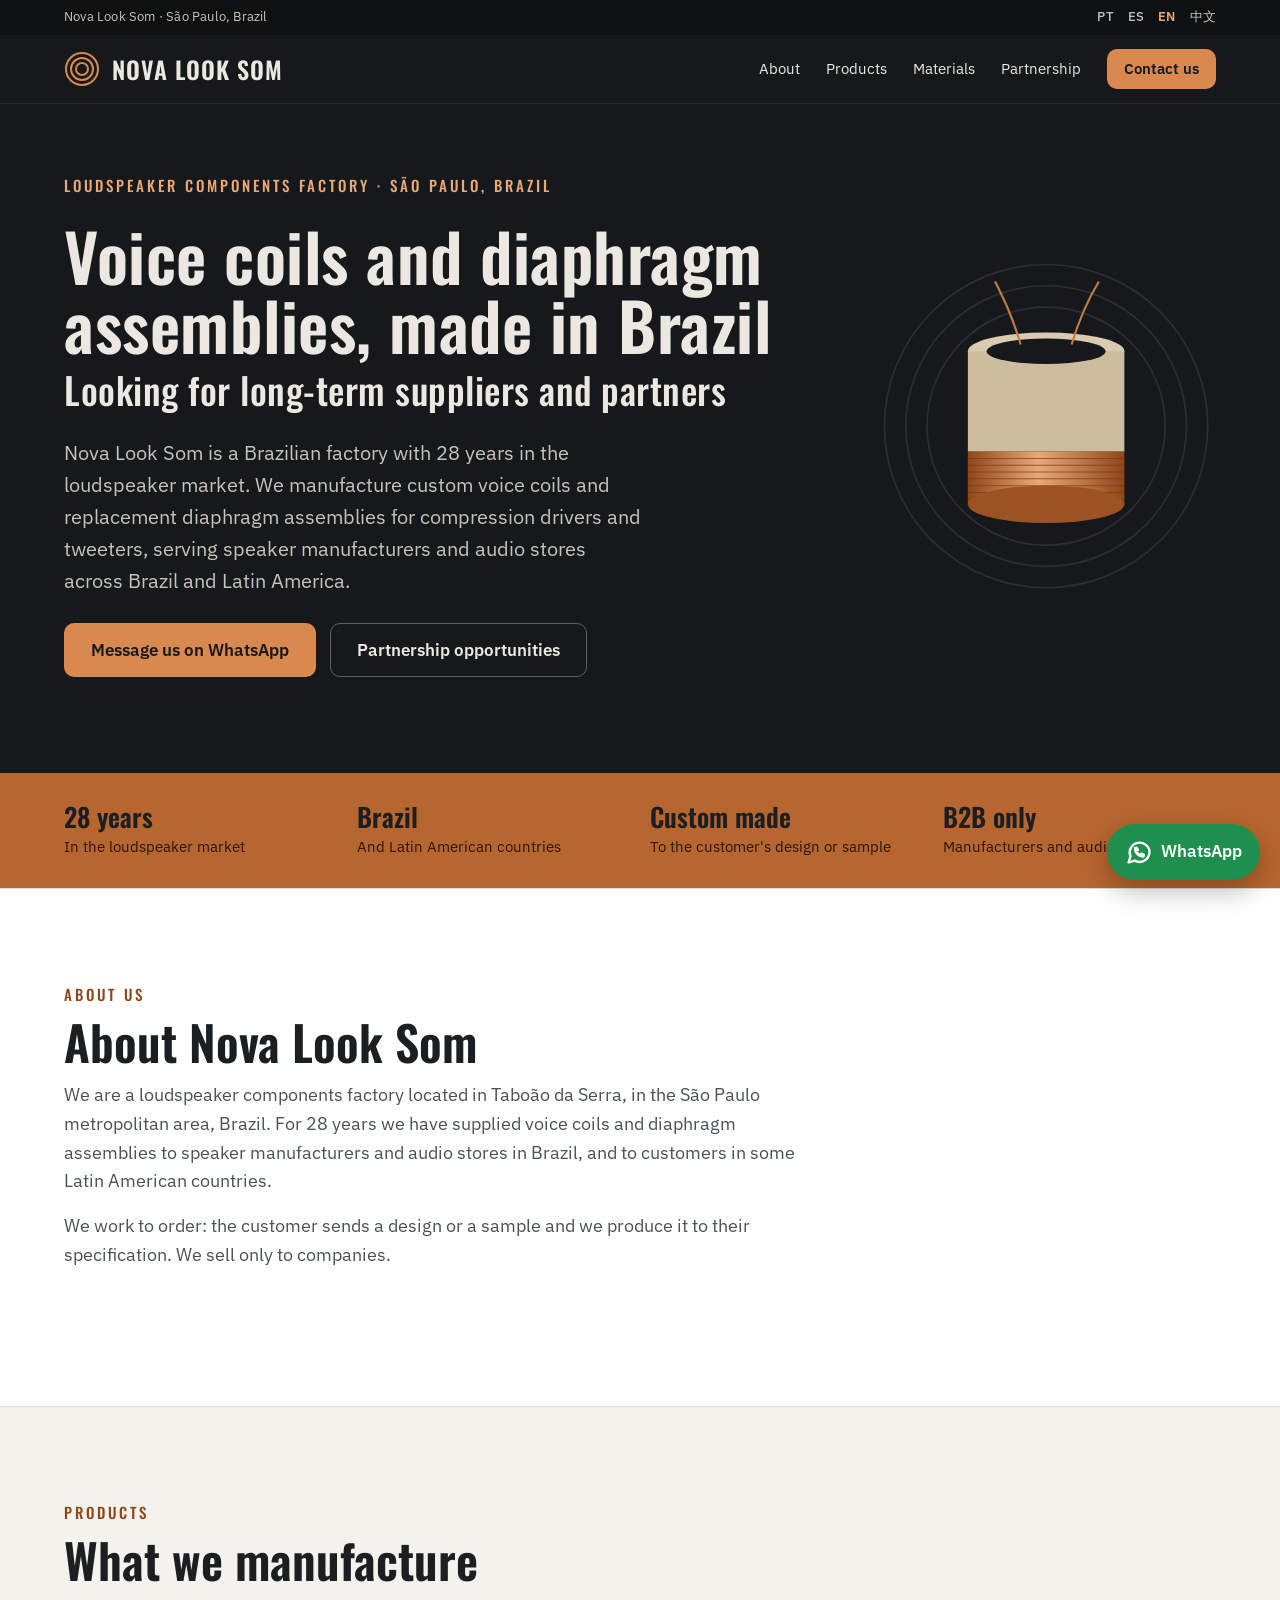
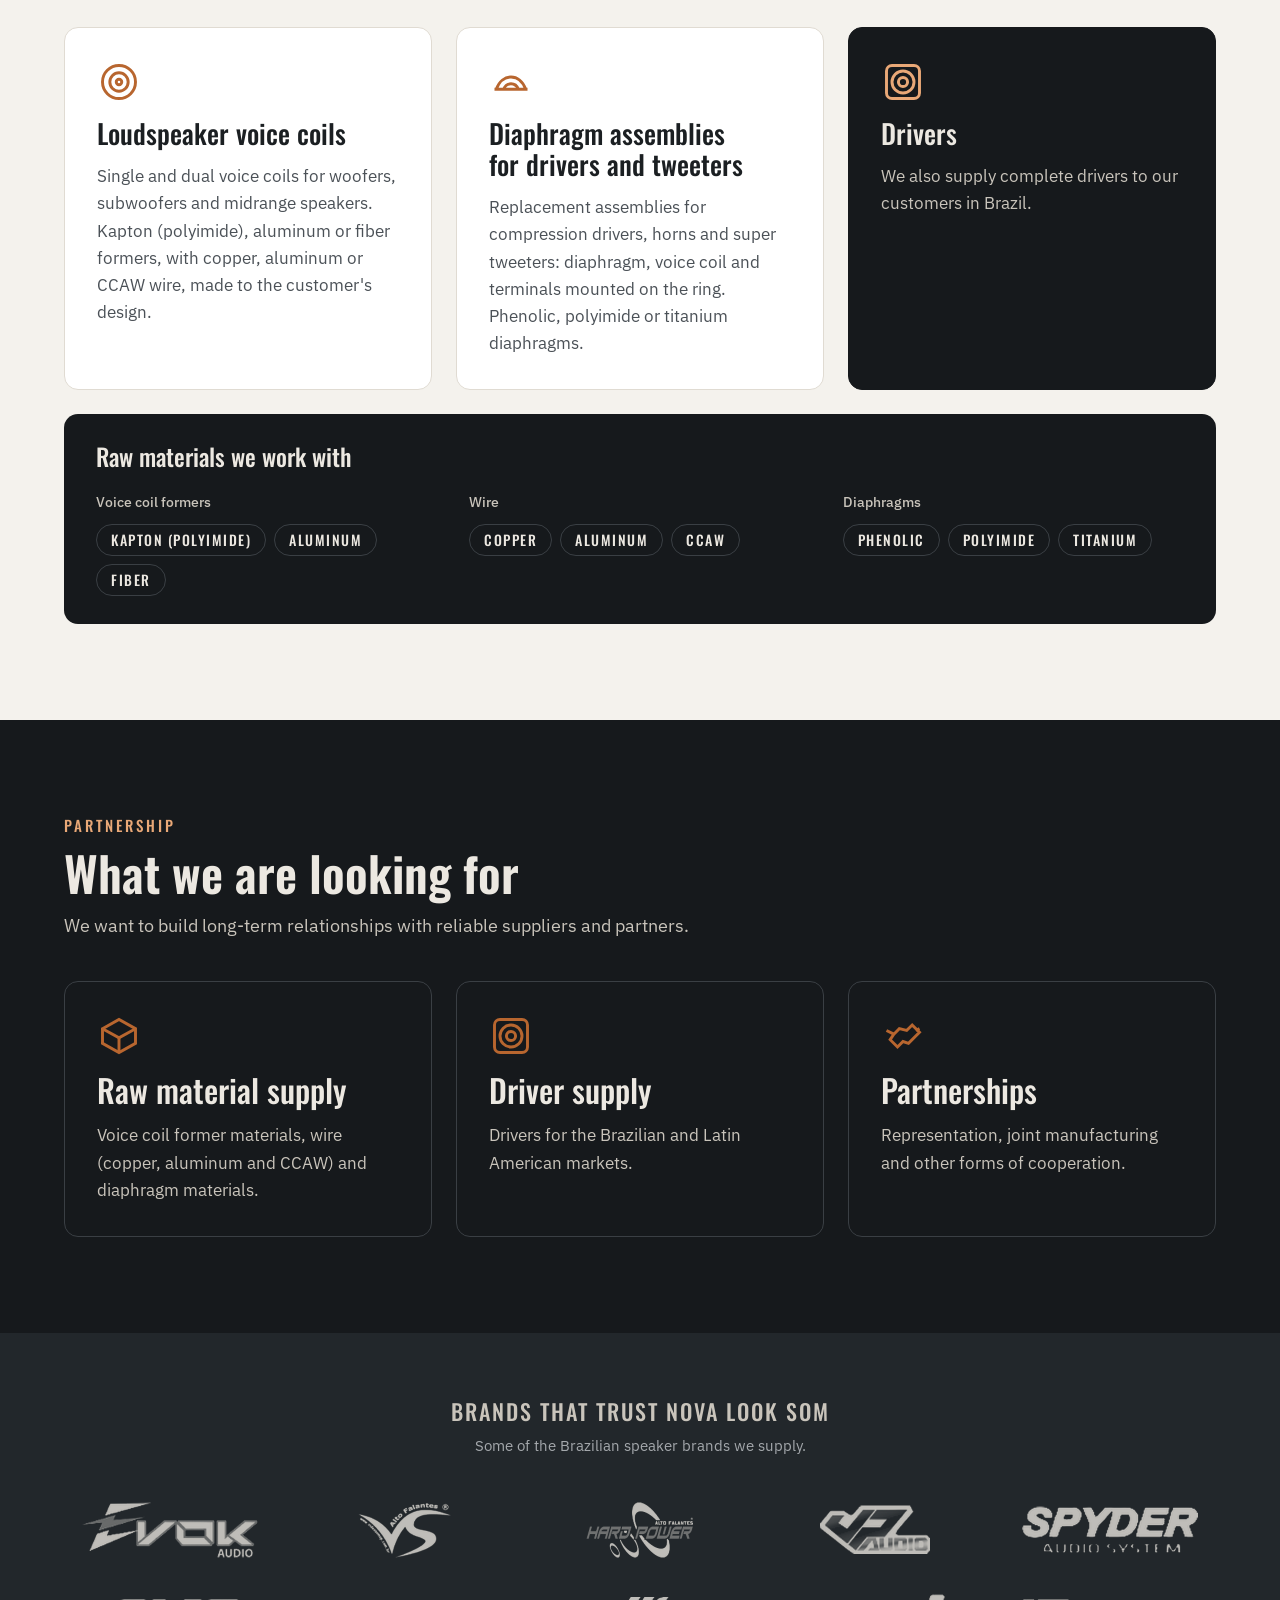
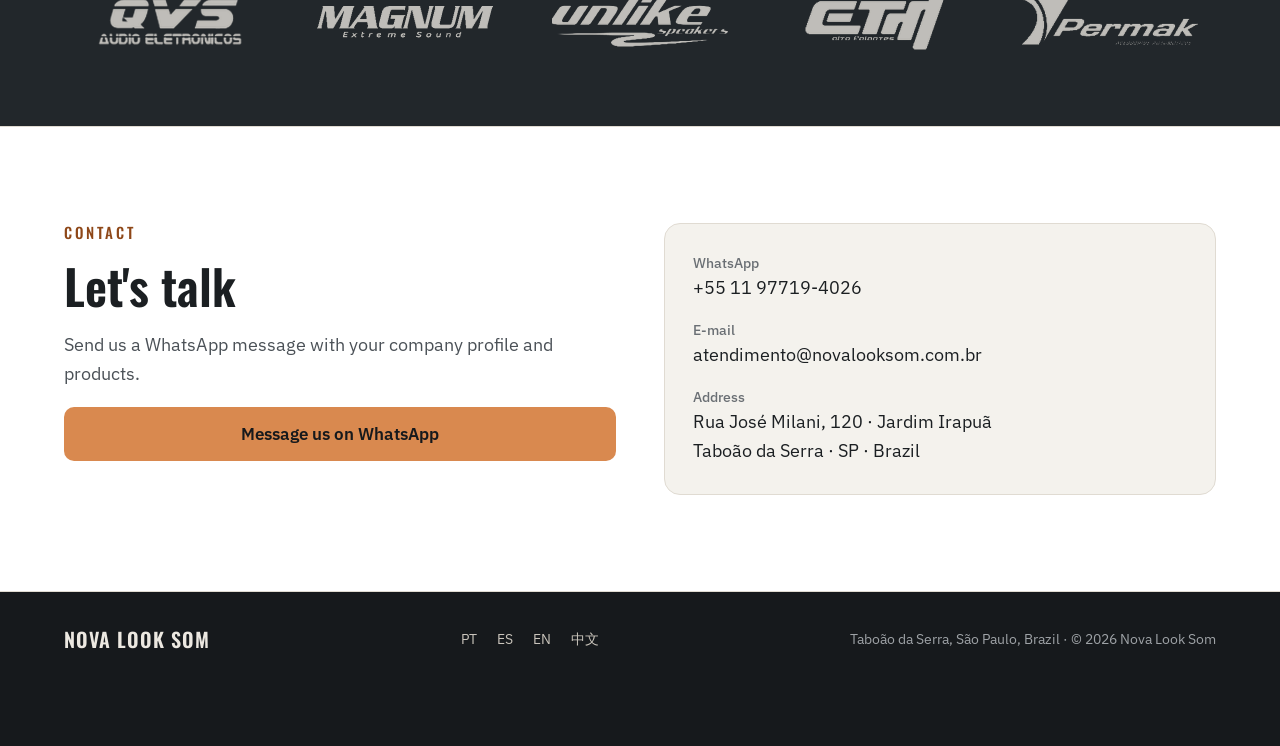
==== en/index.html @ d122bbc7 "Adiciona versões em espanhol, inglês e chinês - Espanhol (es/): principal, bobinas para parlantes e " ====
<!doctype html>
<html lang="en">
<head>
  <meta charset="utf-8">
  <meta name="viewport" content="width=device-width, initial-scale=1">
  <title>Nova Look Som | Loudspeaker Voice Coil Manufacturer in Brazil</title>
  <meta name="description" content="Brazilian factory with 28 years in the loudspeaker market: custom voice coils and diaphragm assemblies for drivers and tweeters. Open to suppliers and partners.">
  <link rel="canonical" href="https://www.novalooksom.com.br/en/">
  <meta name="theme-color" content="#16191C">

  <meta property="og:type" content="website">
  <meta property="og:locale" content="en_US">
  <meta property="og:title" content="Nova Look Som | Loudspeaker Voice Coil Manufacturer in Brazil">
  <meta property="og:description" content="Brazilian factory with 28 years in the loudspeaker market: custom voice coils and diaphragm assemblies for drivers and tweeters. Open to suppliers and partners.">
  <meta property="og:url" content="https://www.novalooksom.com.br/en/">

  <link rel="icon" href="../favicon.ico" sizes="48x48">
  <link rel="icon" href="../assets/img/favicon.svg" type="image/svg+xml">
  <link rel="icon" href="../assets/img/favicon-96.png" sizes="96x96" type="image/png">
  <link rel="icon" href="../assets/img/favicon-192.png" sizes="192x192" type="image/png">
  <link rel="apple-touch-icon" href="../assets/img/apple-touch-icon.png">
  <link rel="preconnect" href="https://fonts.googleapis.com">
  <link rel="preconnect" href="https://fonts.gstatic.com" crossorigin>
  <link rel="stylesheet" href="https://fonts.googleapis.com/css2?family=IBM+Plex+Sans:wght@400;500;600&family=Oswald:wght@500;600&display=swap">
  <link rel="stylesheet" href="../assets/css/style.css">

  <script type="application/ld+json">
  {
    "@context": "https://schema.org",
    "@type": "Organization",
    "name": "Nova Look Som",
    "url": "https://www.novalooksom.com.br/",
    "logo": "https://www.novalooksom.com.br/assets/img/favicon-512.png",
    "email": "atendimento@novalooksom.com.br",
    "telephone": "+55-11-97719-4026",
    "address": {
      "@type": "PostalAddress",
      "streetAddress": "Rua José Milani, 120 - Jardim Irapuã",
      "addressLocality": "Taboão da Serra",
      "addressRegion": "SP",
      "addressCountry": "BR"
    }
  }
  </script>
</head>
<body>

<a class="skip" href="#content">Skip to content</a>

<div class="b2b-bar b2b-bar--intl"><span>Nova Look Som · São Paulo, Brazil</span><nav class="langs" aria-label="Language"><a href="../index.html" lang="pt-BR" hreflang="pt-BR">PT</a> <a href="../es/index.html" lang="es" hreflang="es">ES</a> <a href="../en/index.html" lang="en" aria-current="true">EN</a> <a href="../zh/index.html" lang="zh-CN" hreflang="zh-CN">中文</a></nav></div>

<header class="topbar">
  <div class="wrap topbar__in">
    <a href="#top" class="brand" aria-label="Nova Look Som">
      <svg width="36" height="36" viewBox="0 0 36 36" aria-hidden="true"><g fill="none" stroke="currentColor" stroke-width="2"><circle cx="18" cy="18" r="16"/><circle cx="18" cy="18" r="11"/><circle cx="18" cy="18" r="6"/></g></svg>
      <span>NOVA LOOK SOM</span>
    </a>
    <button class="menu-btn" aria-expanded="false" aria-controls="menu" aria-label="Menu">
      <svg width="26" height="26" viewBox="0 0 24 24" fill="none" stroke="currentColor" stroke-width="2" stroke-linecap="round" aria-hidden="true"><path d="M4 7h16M4 12h16M4 17h16"/></svg>
    </button>
    <nav id="menu" class="menu" aria-label="Sections">
      <a href="#about">About</a>
      <a href="#products">Products</a>
      <a href="#materials">Materials</a>
      <a href="#partnership">Partnership</a>
      <a href="#contact" class="btn btn--copper btn--sm">Contact us</a>
    </nav>
  </div>
</header>

<main id="content">

<section id="top" class="hero">
  <div class="wrap hero__in">
    <div class="hero__text">
      <p class="eyebrow eyebrow--light">Loudspeaker components factory · São Paulo, Brazil</p>
      <h1>Voice coils and diaphragm assemblies, made in Brazil <span class="h1__sub">Looking for long-term suppliers and partners</span></h1>
      <p class="lead">Nova Look Som is a Brazilian factory with 28 years in the loudspeaker market. We manufacture custom voice coils and replacement diaphragm assemblies for compression drivers and tweeters, serving speaker manufacturers and audio stores across Brazil and Latin America.</p>
      <div class="actions">
        <a class="btn btn--copper btn--lg" href="https://wa.me/5511977194026?text=Hello%21%20I%20found%20Nova%20Look%20Som%20through%20the%20English%20page%20of%20your%20website." target="_blank" rel="noopener">Message us on WhatsApp</a>
        <a class="btn btn--outline btn--lg" href="#partnership">Partnership opportunities</a>
      </div>
    </div>
    <div class="hero__art" aria-hidden="true">
      <svg viewBox="0 0 400 400" class="coil-art">
        <defs>
          <linearGradient id="cu" x1="0" x2="1">
            <stop offset="0" stop-color="#8E4718"/><stop offset="0.45" stop-color="#E9A877"/><stop offset="1" stop-color="#8E4718"/>
          </linearGradient>
        </defs>
        <g fill="none" stroke="#2A2F34" stroke-width="2">
          <circle cx="200" cy="200" r="190"/><circle cx="200" cy="200" r="165"/><circle cx="200" cy="200" r="140"/>
        </g>
        <ellipse cx="200" cy="112" rx="92" ry="22" fill="#D9CBB0"/>
        <rect x="108" y="112" width="184" height="118" fill="#CDBD9F"/>
        <rect x="108" y="230" width="184" height="62" fill="url(#cu)"/>
        <g stroke="#7A3A12" stroke-width="1.2" opacity="0.7">
          <path d="M108 238h184M108 246h184M108 254h184M108 262h184M108 270h184M108 278h184M108 286h184"/>
        </g>
        <ellipse cx="200" cy="292" rx="92" ry="22" fill="#9C5222"/>
        <ellipse cx="200" cy="112" rx="70" ry="15" fill="#16191C"/>
        <path d="M170 104 C 160 70, 150 50, 140 30" stroke="#C47A45" stroke-width="2.5" fill="none"/>
        <path d="M230 104 C 240 70, 250 50, 262 30" stroke="#C47A45" stroke-width="2.5" fill="none"/>
      </svg>
    </div>
  </div>
</section>

<section class="facts" aria-label="Highlights">
  <div class="wrap facts__in">
    <div><strong>28 years</strong><span>In the loudspeaker market</span></div>
    <div><strong>Brazil</strong><span>And Latin American countries</span></div>
    <div><strong>Custom made</strong><span>To the customer's design or sample</span></div>
    <div><strong>B2B only</strong><span>Manufacturers and audio stores</span></div>
  </div>
</section>

<section id="about" class="section section--white">
  <div class="wrap">
    <header class="section__head">
      <p class="eyebrow">About us</p>
      <h2>About Nova Look Som</h2>
      <p class="section__lead">We are a loudspeaker components factory located in Taboão da Serra, in the São Paulo metropolitan area, Brazil. For 28 years we have supplied voice coils and diaphragm assemblies to speaker manufacturers and audio stores in Brazil, and to customers in some Latin American countries.</p>
      <p class="section__lead">We work to order: the customer sends a design or a sample and we produce it to their specification. We sell only to companies.</p>
    </header>
  </div>
</section>

<section id="products" class="section">
  <div class="wrap">
    <header class="section__head">
      <p class="eyebrow">Products</p>
      <h2>What we manufacture</h2>
    </header>
    <div class="cards cards--3">
      <article class="card">
        <svg class="card__icon" viewBox="0 0 24 24" aria-hidden="true"><circle cx="12" cy="12" r="9"/><circle cx="12" cy="12" r="5"/><circle cx="12" cy="12" r="1.5"/></svg>
        <h3>Loudspeaker voice coils</h3>
        <p>Single and dual voice coils for woofers, subwoofers and midrange speakers. Kapton (polyimide), aluminum or fiber formers, with copper, aluminum or CCAW wire, made to the customer's design.</p>
      </article>
      <article class="card">
        <svg class="card__icon" viewBox="0 0 24 24" aria-hidden="true"><path d="M4 16c3-9 13-9 16 0"/><path d="M8 16c1.5-4 6.5-4 8 0"/><path d="M3 16h18"/></svg>
        <h3>Diaphragm assemblies for drivers and tweeters</h3>
        <p>Replacement assemblies for compression drivers, horns and super tweeters: diaphragm, voice coil and terminals mounted on the ring. Phenolic, polyimide or titanium diaphragms.</p>
      </article>
      <article class="card card--dark">
        <svg class="card__icon" viewBox="0 0 24 24" aria-hidden="true"><rect x="3" y="3" width="18" height="18" rx="3"/><circle cx="12" cy="12" r="6"/><circle cx="12" cy="12" r="2.5"/></svg>
        <h3>Drivers</h3>
        <p>We also supply complete drivers to our customers in Brazil.</p>
      </article>
    </div>
    <div class="materials" id="materials">
      <h3 class="materials__title">Raw materials we work with</h3>
      <div class="materials__grid">
        <div>
          <b>Voice coil formers</b>
          <ul class="chips"><li>Kapton (polyimide)</li><li>Aluminum</li><li>Fiber</li></ul>
        </div>
        <div>
          <b>Wire</b>
          <ul class="chips"><li>Copper</li><li>Aluminum</li><li>CCAW</li></ul>
        </div>
        <div>
          <b>Diaphragms</b>
          <ul class="chips"><li>Phenolic</li><li>Polyimide</li><li>Titanium</li></ul>
        </div>
      </div>
    </div>
  </div>
</section>

<section id="partnership" class="section section--dark">
  <div class="wrap">
    <header class="section__head">
      <p class="eyebrow eyebrow--light">Partnership</p>
      <h2>What we are looking for</h2>
      <p class="section__lead section__lead--light">We want to build long-term relationships with reliable suppliers and partners.</p>
    </header>
    <div class="cards cards--3">
      <div class="card card--line">
        <svg class="card__icon" viewBox="0 0 24 24" aria-hidden="true"><path d="M3 8l9-5 9 5v8l-9 5-9-5z"/><path d="M3 8l9 5 9-5"/><path d="M12 13v8"/></svg>
        <h3>Raw material supply</h3>
        <p>Voice coil former materials, wire (copper, aluminum and CCAW) and diaphragm materials.</p>
      </div>
      <div class="card card--line">
        <svg class="card__icon" viewBox="0 0 24 24" aria-hidden="true"><rect x="3" y="3" width="18" height="18" rx="3"/><circle cx="12" cy="12" r="6"/><circle cx="12" cy="12" r="2.5"/></svg>
        <h3>Driver supply</h3>
        <p>Drivers for the Brazilian and Latin American markets.</p>
      </div>
      <div class="card card--line">
        <svg class="card__icon" viewBox="0 0 24 24" aria-hidden="true"><path d="M7 11l3-3 4 1 3-3 4 4-6 6-3-1-3 3-4-4z"/><path d="M3 9l4 2"/><path d="M21 8l-2 1"/></svg>
        <h3>Partnerships</h3>
        <p>Representation, joint manufacturing and other forms of cooperation.</p>
      </div>
    </div>
  </div>
</section>

<section class="clients" aria-labelledby="clients-title">
  <div class="wrap">
    <h2 id="clients-title" class="clients__title">Brands that trust Nova Look Som</h2>
    <p class="clients__lead">Some of the Brazilian speaker brands we supply.</p>
    <ul class="clients__grid">
      <li><img src="../assets/img/clientes/evok-audio.png" alt="Evok Audio" width="200" height="80" loading="lazy"></li>
      <li><img src="../assets/img/clientes/vs-alto-falantes.png" alt="VS Alto Falantes" width="200" height="80" loading="lazy"></li>
      <li><img src="../assets/img/clientes/hard-power.png" alt="Hard Power Alto Falantes" width="200" height="80" loading="lazy"></li>
      <li><img src="../assets/img/clientes/jp-audio.png" alt="JP Audio" width="200" height="80" loading="lazy"></li>
      <li><img src="../assets/img/clientes/spyder-audio-system.png" alt="Spyder Audio System" width="200" height="80" loading="lazy"></li>
      <li><img src="../assets/img/clientes/qvs-audio.png" alt="QVS Áudio Eletrônicos" width="200" height="80" loading="lazy"></li>
      <li><img src="../assets/img/clientes/magnum-extreme-sound.png" alt="Magnum Extreme Sound" width="200" height="80" loading="lazy"></li>
      <li><img src="../assets/img/clientes/unlike-speakers.png" alt="Unlike Speakers" width="200" height="80" loading="lazy"></li>
      <li><img src="../assets/img/clientes/etm-alto-falantes.png" alt="ETM Alto Falantes" width="200" height="80" loading="lazy"></li>
      <li><img src="../assets/img/clientes/permak.png" alt="Permak Acessórios Automotivos" width="200" height="80" loading="lazy"></li>
    </ul>
  </div>
</section>

<section id="contact" class="section section--white">
  <div class="wrap split split--top">
    <div class="split__text">
      <p class="eyebrow">Contact</p>
      <h2>Let's talk</h2>
      <p class="section__lead">Send us a WhatsApp message with your company profile and products.</p>
      <a class="btn btn--copper btn--lg" href="https://wa.me/5511977194026?text=Hello%21%20I%20found%20Nova%20Look%20Som%20through%20the%20English%20page%20of%20your%20website." target="_blank" rel="noopener">Message us on WhatsApp</a>
    </div>
    <ul class="contact contact--box">
      <li><b>WhatsApp</b><a href="https://wa.me/5511977194026?text=Hello%21%20I%20found%20Nova%20Look%20Som%20through%20the%20English%20page%20of%20your%20website." target="_blank" rel="noopener">+55 11 97719-4026</a></li>
      <li><b>E-mail</b><a href="mailto:atendimento@novalooksom.com.br?subject=Partnership%20-%20Nova%20Look%20Som">atendimento@novalooksom.com.br</a></li>
      <li><b>Address</b><a href="https://www.google.com/maps/search/?api=1&amp;query=Rua+Jos%C3%A9+Milani%2C+120+-+Jardim+Irapu%C3%A3%2C+Tabo%C3%A3o+da+Serra+-+SP" target="_blank" rel="noopener">Rua José Milani, 120 · Jardim Irapuã<br>Taboão da Serra · SP · Brazil</a></li>
    </ul>
  </div>
</section>

</main>

<footer class="footer">
  <div class="wrap footer__in">
    <span class="footer__brand">NOVA LOOK SOM</span>
    <nav class="footer__nav" aria-label="Language"><a href="../index.html" lang="pt-BR" hreflang="pt-BR">PT</a> <a href="../es/index.html" lang="es" hreflang="es">ES</a> <a href="../en/index.html" lang="en" aria-current="true">EN</a> <a href="../zh/index.html" lang="zh-CN" hreflang="zh-CN">中文</a></nav>
    <span>Taboão da Serra, São Paulo, Brazil · © <span id="ano">2026</span> Nova Look Som</span>
  </div>
</footer>

<a class="wa-float" href="https://wa.me/5511977194026?text=Hello%21%20I%20found%20Nova%20Look%20Som%20through%20the%20English%20page%20of%20your%20website." target="_blank" rel="noopener" aria-label="WhatsApp">
  <svg width="28" height="28" viewBox="0 0 24 24" fill="none" stroke="currentColor" stroke-width="2" stroke-linecap="round" stroke-linejoin="round" aria-hidden="true"><path d="M21 12a8.5 8.5 0 0 1-12.6 7.4L3 21l1.7-5.2A8.5 8.5 0 1 1 21 12z"/><path d="M9 10.5c.5 2 2 3.5 4 4l1.2-1.1 2 1-.4 1.6c-3.7.2-7.5-3.5-7.3-7.3l1.6-.4 1 2z"/></svg>
  <span>WhatsApp</span>
</a>

<script src="../assets/js/main.js"></script>
</body>
</html>
---- assets/css/style.css ----
/* =========================================================
   Nova Look Som — site institucional
   Cores: grafite + cobre (mesma identidade dos sistemas)
   ========================================================= */
:root {
  --graphite: #16191C;
  --graphite-2: #22272B;
  --line-dark: #3A3F44;
  --ground: #F4F2ED;
  --white: #FFFFFF;
  --ink: #1B1F22;
  --ink-2: #4B5157;
  --ink-3: #6A6F74;
  --line: #E0DBD2;
  --copper: #B8662F;
  --copper-light: #E9A877;
  --copper-dark: #8E4718;
  --on-dark: #ECE8E1;
  --on-dark-2: #C9C4BB;
  --display: "Oswald", "Arial Narrow", sans-serif;
  --body: "IBM Plex Sans", "Segoe UI", system-ui, sans-serif;
  --radius: 14px;
}

* { box-sizing: border-box; }
html { scroll-behavior: smooth; scroll-padding-top: 80px; }
@media (prefers-reduced-motion: reduce) { html { scroll-behavior: auto; } }
body { margin: 0; background: var(--ground); color: var(--ink); font: 17px/1.6 var(--body); }
img, svg { max-width: 100%; }
a { color: var(--copper-dark); }
a:hover { color: #6B320F; }
h1, h2, h3 { margin: 0; text-wrap: balance; }
p { margin: 0; }
:focus-visible { outline: 3px solid var(--copper-light); outline-offset: 2px; }

.wrap { max-width: 1200px; margin: 0 auto; padding-inline: 24px; }
.skip { position: absolute; left: -9999px; top: 8px; background: var(--white); padding: 8px 12px; border-radius: 8px; z-index: 100; }
.skip:focus { left: 8px; }

/* ---------- botões ---------- */
.btn { display: inline-flex; align-items: center; justify-content: center; gap: 8px; text-decoration: none; font-weight: 600; border-radius: 10px; padding: 13px 22px; border: 1px solid transparent; cursor: pointer; font: 600 16px/1.2 var(--body); transition: filter .15s, background .15s; }
.btn--sm { padding: 10px 16px; font-size: 15px; }
.btn--lg { padding: 16px 26px; font-size: 17px; }
.btn--copper { background: #D9894F; color: var(--graphite); }
.btn--copper:hover { filter: brightness(1.07); color: var(--graphite); }
.btn--outline { border-color: #5A6066; color: var(--on-dark); }
.btn--outline:hover { background: rgba(255,255,255,.06); color: var(--on-dark); }
.btn--dark { background: var(--graphite); color: var(--ground); align-self: flex-start; }
.btn--dark:hover { background: #000; color: var(--ground); }

/* ---------- faixa B2B ---------- */
.b2b-bar { margin: 0; background: #0E1012; color: var(--on-dark-2); font-size: 13px; text-align: center; padding: 7px 16px; letter-spacing: .2px; }
.b2b-bar--intl { display: flex; align-items: center; justify-content: space-between; gap: 12px; text-align: left; padding-inline: max(16px, calc((100% - 1200px) / 2 + 24px)); }
.b2b-bar--intl > span { min-width: 0; overflow: hidden; text-overflow: ellipsis; white-space: nowrap; }
.langs { display: flex; gap: 14px; flex: none; }
.langs a { color: var(--on-dark-2); text-decoration: none; font-weight: 500; }
.langs a:hover { color: var(--copper-light); }
.langs a[aria-current] { color: var(--copper-light); font-weight: 600; }

/* ---------- topo ---------- */
.topbar { background: var(--graphite); color: var(--on-dark); position: sticky; top: 0; z-index: 20; border-bottom: 1px solid #23282C; }
.topbar__in { display: flex; align-items: center; justify-content: space-between; gap: 16px; min-height: 68px; }
.brand { display: flex; align-items: center; gap: 12px; color: var(--on-dark); text-decoration: none; }
.brand svg { color: #D9894F; flex: none; }
.brand span { font: 600 24px/1 var(--display); letter-spacing: 1px; }
.brand:hover { color: var(--on-dark); }
.menu { display: flex; align-items: center; gap: 26px; font-size: 15px; }
.menu a:not(.btn) { color: var(--on-dark); text-decoration: none; padding: 10px 0; }
.menu a:not(.btn):hover, .menu a[aria-current="page"] { color: var(--copper-light); }
.brand span, .menu a { white-space: nowrap; }
@media (min-width: 861px) and (max-width: 1100px) {
  .menu { gap: 16px; font-size: 14px; }
  .brand span { font-size: 20px; }
  .brand svg { width: 30px; height: 30px; }
}
.menu-btn { flex: none; display: none; background: none; border: 0; color: var(--on-dark); padding: 8px; cursor: pointer; }

/* ---------- hero ---------- */
.hero { background: var(--graphite); color: var(--on-dark); padding-block: 72px 96px; overflow: hidden; }
.hero__in { display: flex; flex-wrap: wrap; align-items: center; gap: 56px; }
.hero__text { flex: 999 1 520px; min-width: 0; display: flex; flex-direction: column; gap: 26px; }
.hero h1 { font: 600 clamp(36px, 5.2vw, 66px)/1.04 var(--display); letter-spacing: .5px; }
.h1__sub { display: block; margin-top: 10px; font-size: .56em; font-weight: 500; line-height: 1.15; }
.lead { font-size: 20px; color: var(--on-dark-2); max-width: 580px; }
.actions { display: flex; flex-wrap: wrap; gap: 14px; }
.hero__note { font-size: 14px; color: var(--on-dark-2); margin-top: -8px; }
.hero__art { flex: 1 1 340px; min-width: 0; display: flex; justify-content: center; }
.coil-art { width: 380px; max-width: 100%; height: auto; }

.hero--page { padding-block: 48px 72px; }
.crumbs { font-size: 14px; color: var(--on-dark-2); }
.crumbs a { color: var(--on-dark-2); }
.crumbs a:hover { color: var(--copper-light); }
.eyebrow { font: 500 15px/1.3 var(--display); letter-spacing: 3px; text-transform: uppercase; color: var(--copper-dark); }
.eyebrow--light, .card .eyebrow--light { color: var(--copper-light); }

/* ---------- faixa ---------- */
.facts { background: var(--copper); color: var(--ink); padding-block: 28px; }
.facts__in { display: grid; grid-template-columns: repeat(auto-fit, minmax(min(210px, 100%), 1fr)); gap: 20px; }
.facts strong { display: block; font: 600 26px/1.2 var(--display); }
.facts span { font-size: 15px; color: #2A1608; }

/* ---------- seções ---------- */
.section { padding-block: 96px; }
.section--white { background: var(--white); border-block: 1px solid var(--line); }
.section--dark { background: var(--graphite); color: var(--on-dark); }
.section__head { display: flex; flex-direction: column; gap: 12px; max-width: 760px; margin-bottom: 40px; }
.section h2 { font: 600 clamp(32px, 4vw, 48px)/1.1 var(--display); }
.section__lead { color: var(--ink-2); font-size: 18px; }
.section--dark .section__lead { color: var(--on-dark-2); }
.section__head .section__lead + .section__lead { margin-top: 4px; }
.h-sub { font: 500 24px/1.2 var(--display); margin-top: 8px; }

/* ---------- cartões ---------- */
.cards { display: grid; gap: 24px; }
.cards--4 { grid-template-columns: repeat(auto-fit, minmax(min(250px, 100%), 1fr)); }
.cards--3 { grid-template-columns: repeat(auto-fit, minmax(min(280px, 100%), 1fr)); }
.cards--2 { grid-template-columns: repeat(auto-fit, minmax(min(300px, 100%), 1fr)); }
.card { background: var(--white); border: 1px solid var(--line); border-radius: var(--radius); padding: 32px; display: flex; flex-direction: column; gap: 14px; }
.card h3 { font: 500 27px/1.15 var(--display); }
.card p { color: var(--ink-2); }
.card__icon { width: 44px; height: 44px; fill: none; stroke: var(--copper); stroke-width: 1.6; }
.card--dark { background: var(--graphite); border-color: var(--graphite); color: var(--on-dark); }
.card--dark p { color: var(--on-dark-2); }
.card--dark .card__icon { stroke: var(--copper-light); }
.card--line { background: transparent; border-color: var(--line-dark); color: var(--on-dark); }
.card--line p:not(.eyebrow) { color: var(--on-dark-2); }
.card--line h3 { font-size: 32px; }
.link-arrow { color: var(--copper-light); font-weight: 600; margin-top: auto; }
.link-arrow:hover { color: #F4C29C; }
.link-arrow--dark { color: var(--copper-dark); }
.link-arrow--inline { margin-top: 0; align-self: center; }
.link-arrow--dark:hover { color: var(--copper); }

/* ---------- matéria-prima ---------- */
.materials { margin-top: 24px; background: var(--graphite); color: var(--on-dark); border-radius: var(--radius); padding: 28px 32px; display: flex; flex-direction: column; gap: 20px; }
.materials__title { font: 500 24px/1.2 var(--display); }
.materials__grid { display: grid; grid-template-columns: repeat(auto-fit, minmax(min(220px, 100%), 1fr)); gap: 20px 32px; }
.materials__grid > div { display: flex; flex-direction: column; gap: 10px; }
.materials__grid b { font-size: 14px; font-weight: 500; color: var(--on-dark-2); }
.materials__grid span { font-size: 14px; color: var(--on-dark-2); }
.chips { list-style: none; margin: 0; padding: 0; display: flex; flex-wrap: wrap; gap: 8px; }
.chips li { font: 500 14px/1 var(--display); letter-spacing: 1.5px; text-transform: uppercase; color: var(--on-dark); border: 1px solid var(--line-dark); border-radius: 999px; padding: 8px 14px; }

/* ---------- bobina ---------- */
.split { display: flex; flex-wrap: wrap; gap: 48px; align-items: flex-start; }
.split--top { align-items: flex-start; }
.split__text { flex: 1 1 380px; min-width: 0; display: flex; flex-direction: column; gap: 18px; }
.cutaway { flex: 1 1 560px; min-width: 0; margin: 0; background: var(--ground); border-radius: 16px; padding: 24px; }
.cutaway svg { width: 100%; height: auto; display: block; }
.section:not(.section--white) .cutaway { background: var(--white); border: 1px solid var(--line); }
.cutaway figcaption { margin-top: 12px; font-size: 14px; color: var(--ink-3); }
.parts { list-style: none; margin: 0; padding: 0; display: grid; grid-template-columns: repeat(auto-fit, minmax(min(160px, 100%), 1fr)); gap: 10px 20px; }
.parts li { display: flex; align-items: center; line-height: 1.3; }
.parts b { flex: none; display: inline-grid; place-items: center; width: 26px; height: 26px; border-radius: 50%; background: var(--graphite); color: var(--ground); font-size: 13px; margin-right: 8px; }
.parts__hl { color: var(--copper-dark); font-weight: 600; }
.parts__hl b { background: var(--copper); color: #fff; }
.checks { list-style: none; margin: 0; padding: 0; display: flex; flex-direction: column; gap: 12px; }
.checks li { padding-left: 34px; position: relative; }
.checks li::before { content: ""; position: absolute; left: 2px; top: 6px; width: 18px; height: 10px; border-left: 3px solid var(--copper); border-bottom: 3px solid var(--copper); transform: rotate(-45deg); }

/* ---------- sob medida ---------- */
.specs { flex: 1 1 520px; min-width: 0; display: grid; grid-template-columns: repeat(auto-fit, minmax(min(220px, 100%), 1fr)); gap: 14px; }
.specs div { background: var(--white); border: 1px solid var(--line); border-radius: 12px; padding: 20px 22px; display: flex; flex-direction: column; }
.specs span { color: var(--ink-2); font-size: 15px; }
.section--white .specs div { background: var(--ground); border-color: var(--ground); }

/* ---------- etapas ---------- */
.steps { list-style: none; margin: 0; padding: 0; display: grid; grid-template-columns: repeat(auto-fit, minmax(min(240px, 100%), 1fr)); gap: 18px; }
.steps__cta { margin-top: 32px; display: flex; justify-content: center; }
.steps li { background: var(--white); border: 1px solid var(--line); border-radius: var(--radius); padding: 26px; display: flex; flex-direction: column; gap: 8px; }
.steps li > span:last-child { color: var(--ink-2); font-size: 15px; }
.steps b { font-size: 19px; }
.steps__n { font: 500 34px/1 var(--display); color: var(--copper); }
.steps__hl { background: var(--graphite) !important; border-color: var(--graphite) !important; color: var(--on-dark); }
.steps__hl > span:last-child { color: var(--on-dark-2) !important; }
.steps__hl .steps__n { color: var(--copper-light); }

/* ---------- clientes ---------- */
.clients { background: var(--graphite-2); padding-block: 64px; color: var(--on-dark); }
.clients__title { font: 500 22px/1.3 var(--display); letter-spacing: 2px; text-transform: uppercase; text-align: center; color: var(--on-dark-2); margin-bottom: 8px; }
.clients__lead { text-align: center; color: #A4A8AC; font-size: 15px; max-width: 560px; margin: 0 auto 32px; }
.clients__grid { list-style: none; margin: 0; padding: 0; display: grid; grid-template-columns: repeat(5, minmax(0, 1fr)); gap: 12px 24px; align-items: center; }
.clients__grid li { display: flex; justify-content: center; }
.clients__grid img { width: 200px; height: auto; opacity: .78; transition: opacity .2s; }
.clients__grid img:hover { opacity: 1; }

/* ---------- perguntas ---------- */
.faq { display: grid; grid-template-columns: minmax(0, 1fr) minmax(0, 1.7fr); gap: 56px; align-items: start; }
.faq__head { margin-bottom: 0; position: sticky; top: 100px; }
.faq__head .btn { align-self: flex-start; margin-top: 4px; }
.faq__list { display: flex; flex-direction: column; gap: 12px; }
details { background: var(--white); border: 1px solid var(--line); border-radius: 12px; padding: 4px 22px; }
summary { cursor: pointer; font-weight: 600; padding: 16px 0; list-style: none; display: flex; justify-content: space-between; gap: 16px; }
summary::-webkit-details-marker { display: none; }
summary::after { content: "+"; font: 500 24px/1 var(--display); color: var(--copper); }
details[open] summary::after { content: "−"; }
details p { padding-bottom: 18px; color: var(--ink-2); }

/* ---------- contato ---------- */
.contact { list-style: none; margin: 0; padding: 0; display: flex; flex-direction: column; gap: 16px; }
.contact li { display: flex; flex-direction: column; }
.contact--box { flex: 1 1 380px; min-width: 0; background: var(--ground); border: 1px solid var(--line); border-radius: 16px; padding: 28px; }
.contact b { font-size: 14px; color: var(--ink-3); font-weight: 500; }
.contact a { color: var(--ink); text-decoration: none; font-size: 18px; }
.contact a:hover { color: var(--copper-dark); text-decoration: underline; }
.form { flex: 1 1 480px; min-width: 0; background: var(--ground); border: 1px solid var(--line); border-radius: 16px; padding: 32px; display: flex; flex-direction: column; gap: 16px; }
.form__grid { display: grid; grid-template-columns: repeat(2, minmax(0, 1fr)); gap: 16px; }
.form label { display: flex; flex-direction: column; gap: 6px; font-size: 14px; color: var(--ink-2); }
.form input, .form select, .form textarea { font: 16px/1.4 var(--body); color: var(--ink); background: var(--white); border: 1px solid #D5CFC5; border-radius: 8px; padding: 12px; width: 100%; }
.form textarea { resize: vertical; }
.form__err { color: #B0392C; font-size: 14px; }
.form__note { font-size: 13px; color: var(--ink-3); }

/* ---------- chamada final ---------- */
.cta-band { background: var(--copper); color: var(--ink); padding-block: 56px; }
.cta-band__in { display: flex; flex-wrap: wrap; align-items: center; justify-content: space-between; gap: 24px 48px; }
.cta-band h2 { font: 600 clamp(28px, 3.4vw, 40px)/1.1 var(--display); }
.cta-band p { margin-top: 8px; color: #2A1608; max-width: 560px; }
.cta-band__actions { display: flex; flex-direction: column; align-items: flex-start; gap: 12px; }
.cta-band .btn--copper { background: var(--graphite); color: var(--ground); }
.cta-band .btn--copper:hover { background: #000; color: var(--ground); }
.cta-band .link-arrow { color: var(--graphite); }
.cta-band .link-arrow:hover { color: #000; }

/* ---------- rodapé ---------- */
.footer { background: var(--graphite); color: #9EA2A6; padding-block: 36px 96px; font-size: 14px; }
.footer__in { display: flex; flex-wrap: wrap; gap: 16px; justify-content: space-between; align-items: center; }
.footer__nav { display: flex; flex-wrap: wrap; gap: 6px 20px; }
.footer__nav a { color: var(--on-dark-2); text-decoration: none; }
.footer__nav a:hover { color: var(--copper-light); text-decoration: underline; }
.footer__brand { font: 600 20px/1 var(--display); color: var(--on-dark); letter-spacing: 1px; }

/* ---------- WhatsApp flutuante ---------- */
.wa-float { position: fixed; right: 20px; bottom: calc(20px + env(safe-area-inset-bottom, 0px)); z-index: 30; display: flex; align-items: center; gap: 8px; background: #1F8F4E; color: #fff; text-decoration: none; font-weight: 600; padding: 14px 18px; border-radius: 999px; box-shadow: 0 10px 28px rgba(0,0,0,.28); }
.wa-float:hover { background: #18773F; color: #fff; }

/* ---------- celular ---------- */
@media (max-width: 860px) {
  .menu-btn { display: block; }
  .b2b-bar__who { display: none; }
  .menu { display: none; position: absolute; left: 0; right: 0; top: 100%; background: var(--graphite); flex-direction: column; align-items: stretch; gap: 0; padding: 8px 24px 20px; border-bottom: 1px solid #23282C; }
  .menu.is-open { display: flex; }
  .menu a:not(.btn) { padding: 14px 0; border-bottom: 1px solid #23282C; }
  .menu .btn { margin-top: 14px; }
  .topbar__in { position: relative; }
  .clients { padding-block: 48px; }
  .clients__title { font-size: 18px; }
  .clients__lead { font-size: 14px; margin-bottom: 24px; }
  .wrap { padding-inline: 20px; }
  .section { padding-block: 56px; }
  .section__head { margin-bottom: 28px; }
  .faq { grid-template-columns: 1fr; gap: 0; }
  .faq__head { position: static; margin-bottom: 28px; }
  .section__lead { font-size: 17px; }
  .eyebrow { font-size: 13px; letter-spacing: 2px; }
  .wa-float span { display: none; }
  .wa-float { padding: 16px; }

  /* hero: ilustração menor e botões do mesmo tamanho */
  .hero { padding-block: 40px 48px; }
  .hero__in { gap: 32px; }
  .hero__text { gap: 20px; }
  .lead { font-size: 18px; }
  .coil-art { width: 210px; }

  /* faixa em 2×2 */
  .facts { padding-block: 22px; }
  .facts__in { grid-template-columns: repeat(2, minmax(0, 1fr)); gap: 16px; }
  .facts strong { font-size: 21px; }
  .facts span { font-size: 13px; line-height: 1.35; display: block; }

  /* cartões mais compactos */
  .cards { gap: 14px; }
  .card { padding: 22px; gap: 10px; }
  .card h3 { font-size: 23px; }
  .card__icon { width: 36px; height: 36px; }
  .card--line h3 { font-size: 26px; }
  .materials { margin-top: 28px; padding: 22px; gap: 16px; }
  .materials__title { font-size: 22px; }
  .materials__grid { gap: 18px; }

  /* ilustrações de ponta a ponta, para ficarem maiores */
  .split { gap: 32px; }
  .cutaway { margin-inline: -20px; border-radius: 0; padding: 12px 8px 16px; border-inline: 0 !important; }
  .cutaway figcaption { padding-inline: 12px; font-size: 13px; text-align: center; }
  .cutaway svg { max-width: 600px; margin-inline: auto; }
  .h-sub { font-size: 22px; }

  /* sob medida em 2 colunas */
  .specs { grid-template-columns: repeat(2, minmax(0, 1fr)); gap: 10px; }
  .specs div { padding: 14px; font-size: 15px; line-height: 1.35; gap: 4px; }
  .specs span { font-size: 13px; }

  /* etapas: número ao lado do texto */
  .steps { gap: 10px; }
  .steps li { display: grid; grid-template-columns: 44px 1fr; column-gap: 12px; row-gap: 2px; padding: 16px 18px; }
  .steps__n { grid-row: span 2; font-size: 28px; }
  .steps b { font-size: 17px; }
  .steps__cta { margin-top: 20px; }

  /* perguntas e formulário */
  details { padding: 2px 18px; }
  summary { padding: 14px 0; }
  .form { padding: 20px; }
  .footer { padding-block: 32px 96px; }
}

/* ---------- celular (até 560px) ---------- */
@media (max-width: 560px) {
  .cta-band__actions, .cta-band__actions .btn { width: 100%; }
  .actions .btn, .steps__cta .btn { flex: 1 1 100%; }
  .clients__grid { grid-template-columns: repeat(2, minmax(0, 1fr)); }
  .form__grid { grid-template-columns: 1fr; }
}

@media (max-width: 374px) {
  .b2b-bar__more { display: none; }
}
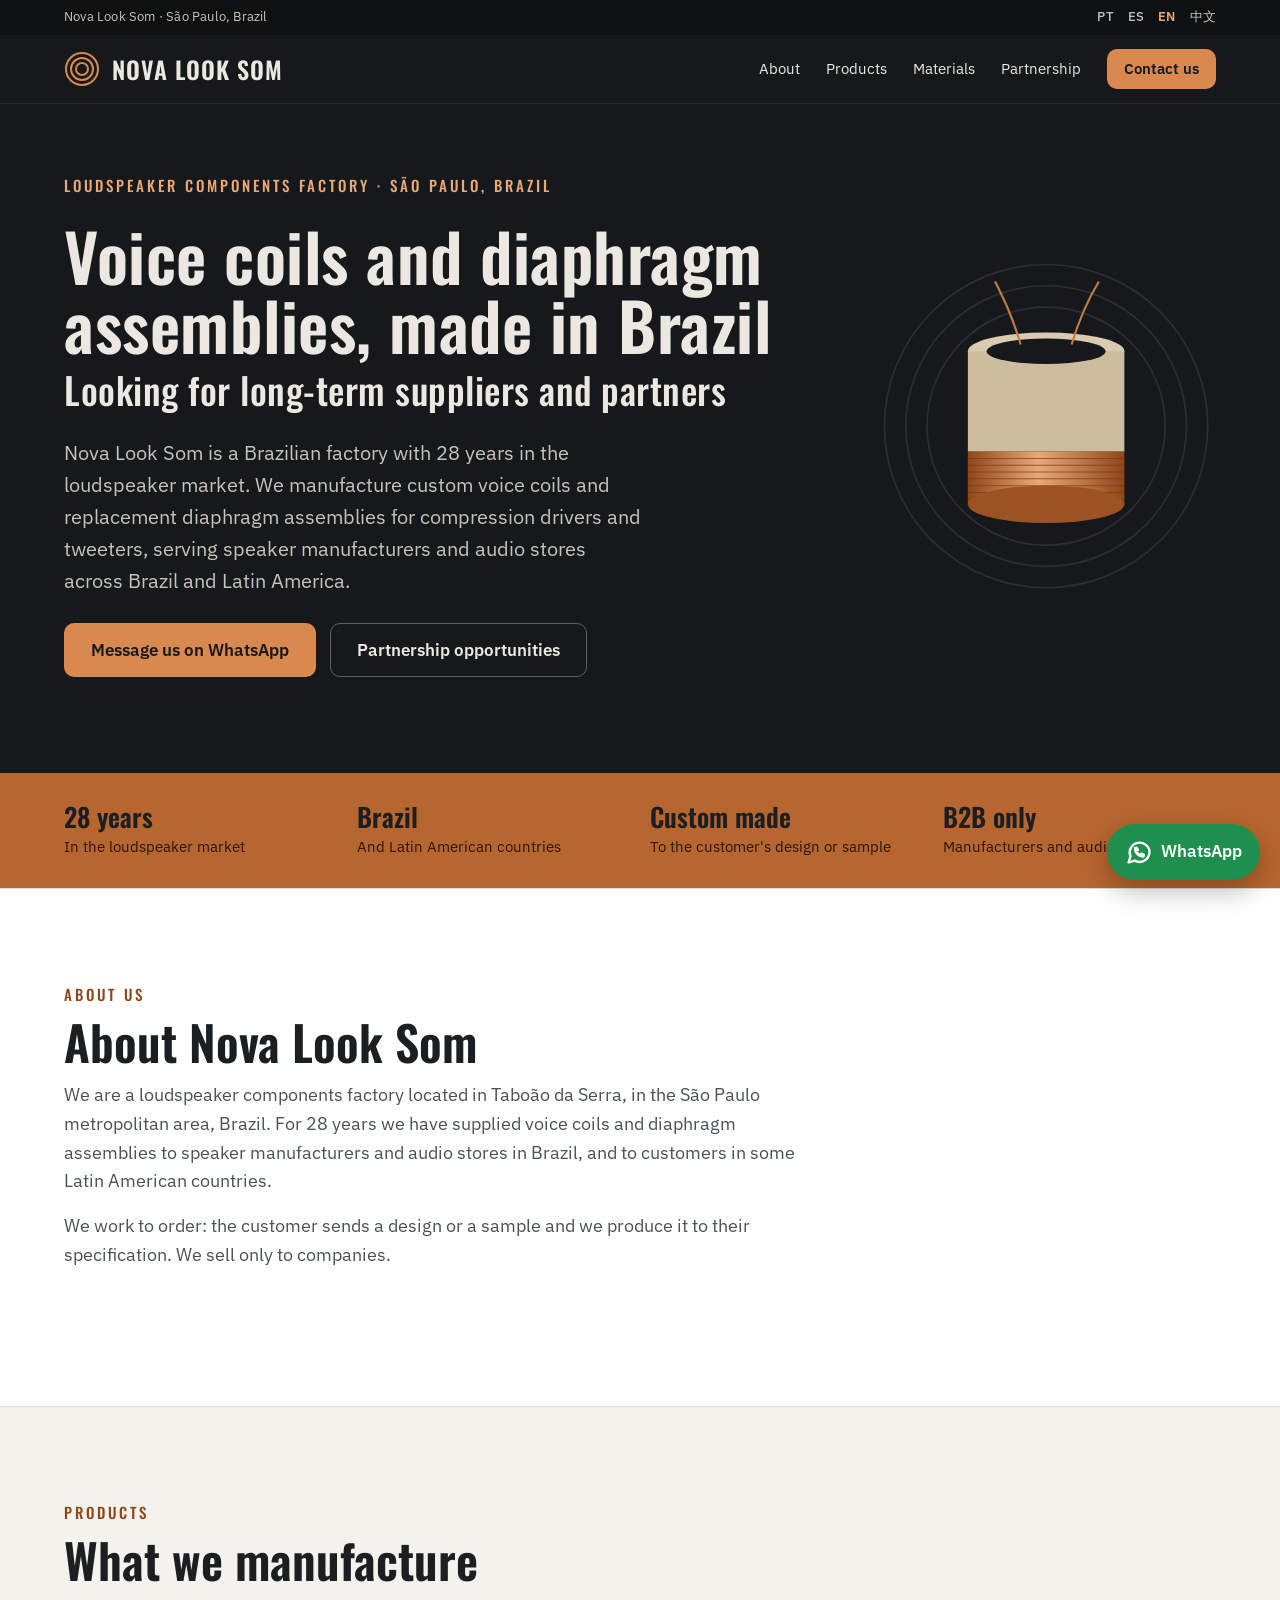
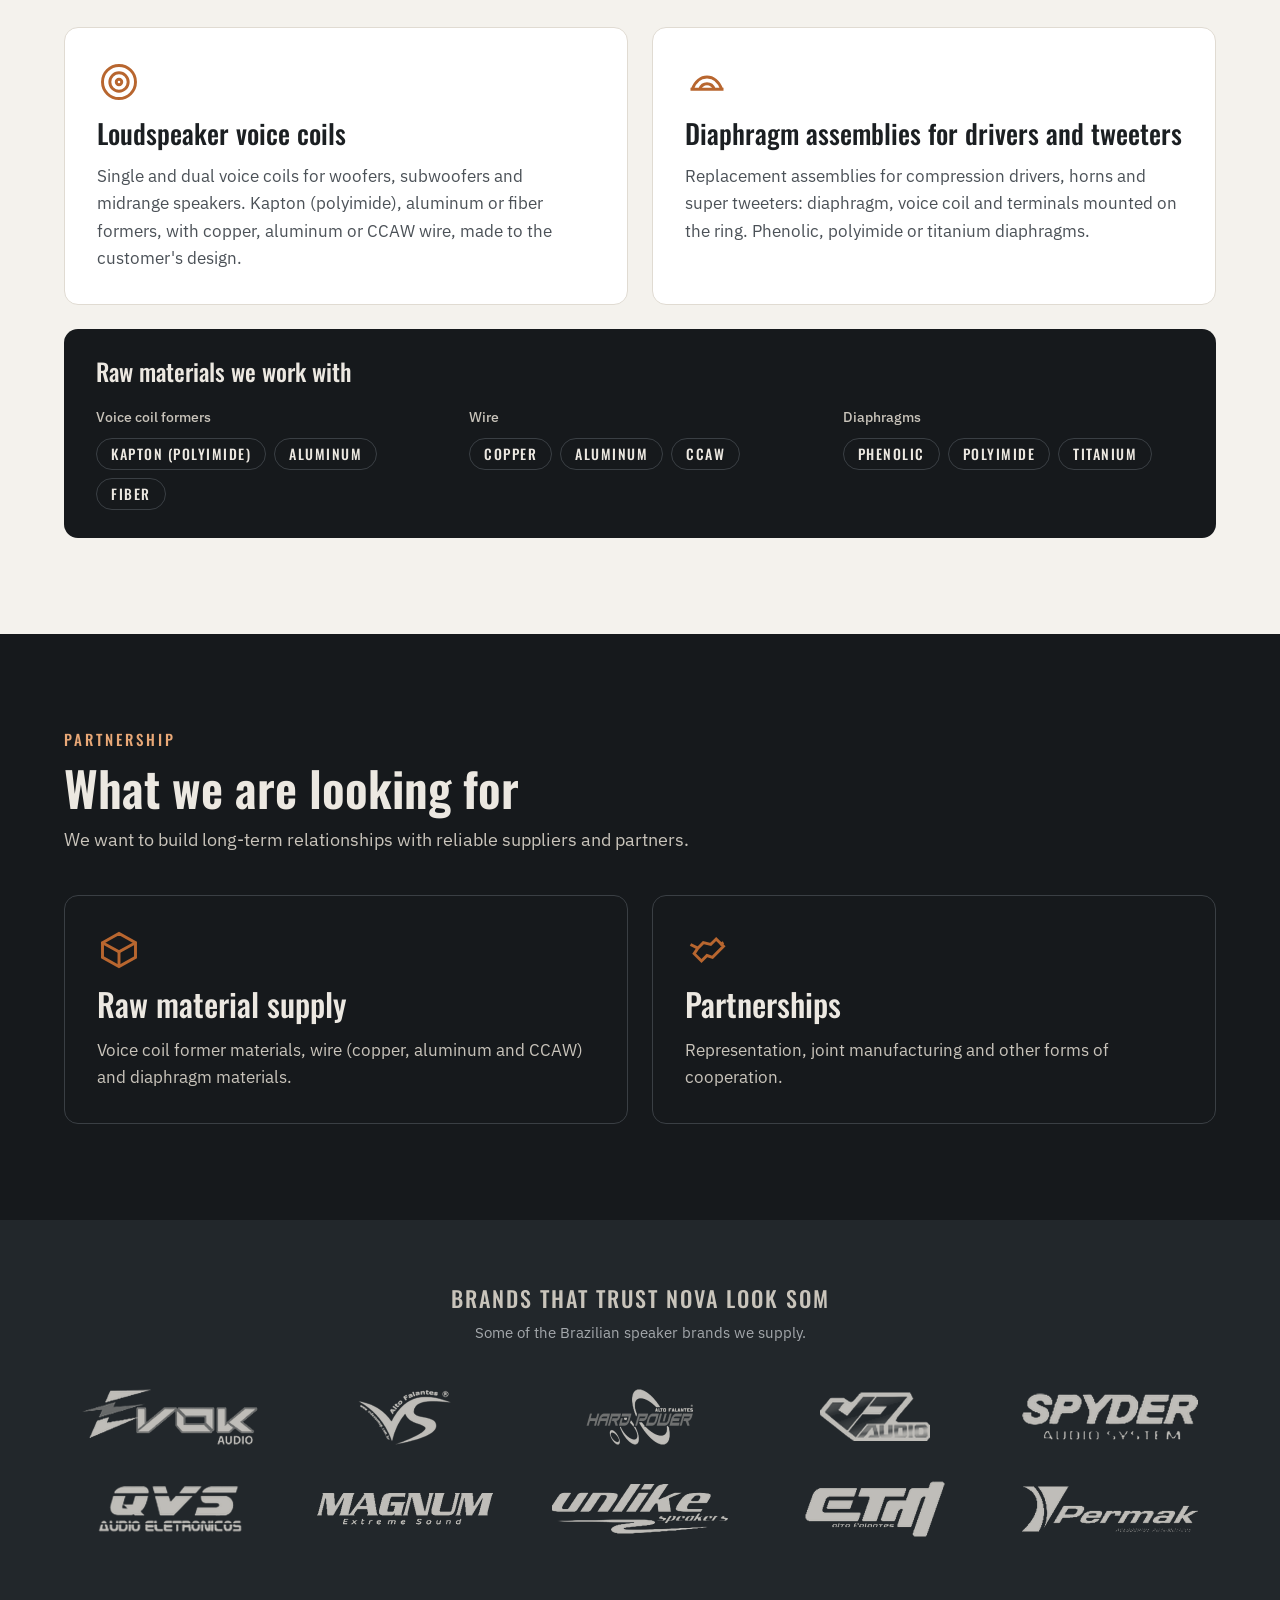
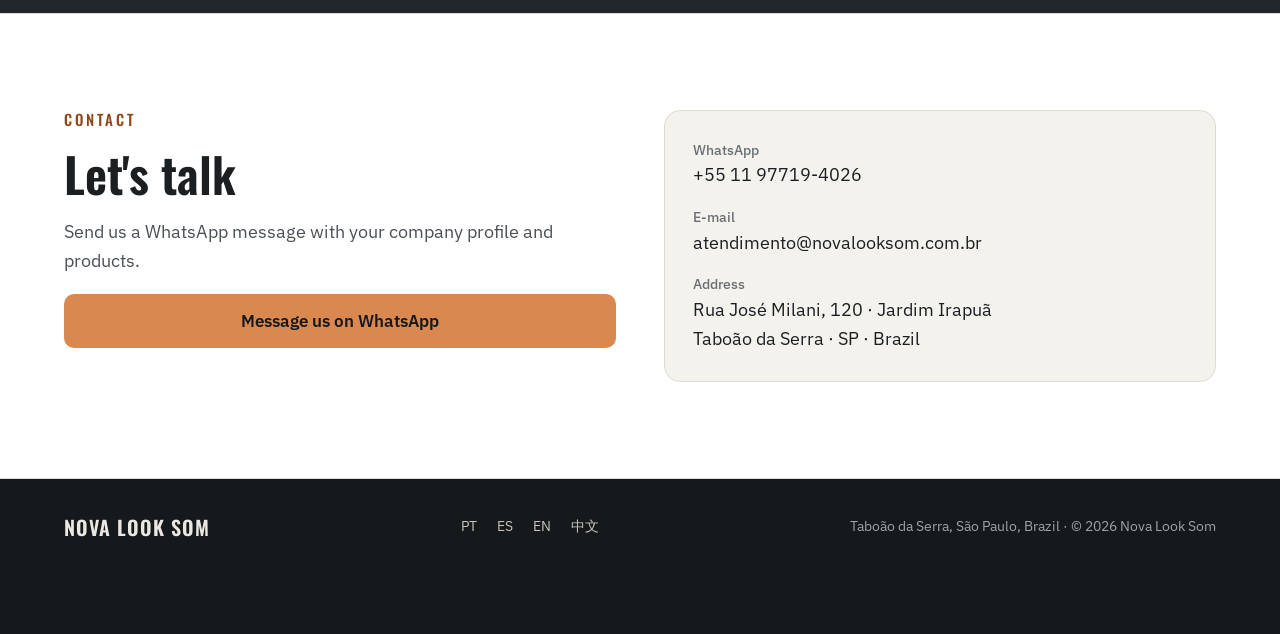
==== commit a2315568: "Remove a venda de drivers do site A fábrica não vende drivers. Sai do site: - home: cartão "Drivers"" ====
--- a/en/index.html
+++ b/en/index.html
@@ -42,6 +42,15 @@
     }
   }
   </script>
+  <!-- seo:auto -->
+  <meta property="og:image" content="https://www.novalooksom.com.br/assets/img/og-en.png">
+  <meta property="og:image:width" content="1200">
+  <meta property="og:image:height" content="630">
+  <meta property="og:image:alt" content="Nova Look Som: loudspeaker voice coils and diaphragm assemblies">
+  <meta name="twitter:card" content="summary_large_image">
+  <!-- Cloudflare Web Analytics (sem cookies) -->
+  <script type="module" src="https://static.cloudflareinsights.com/beacon.min.js" data-cf-beacon='{"token": "b05c9703646f45229eb1f90c8fb7e24c"}'></script>
+  <!-- /seo:auto -->
 </head>
 <body>
 
@@ -132,7 +141,7 @@
       <p class="eyebrow">Products</p>
       <h2>What we manufacture</h2>
     </header>
-    <div class="cards cards--3">
+    <div class="cards cards--2">
       <article class="card">
         <svg class="card__icon" viewBox="0 0 24 24" aria-hidden="true"><circle cx="12" cy="12" r="9"/><circle cx="12" cy="12" r="5"/><circle cx="12" cy="12" r="1.5"/></svg>
         <h3>Loudspeaker voice coils</h3>
@@ -142,11 +151,6 @@
         <svg class="card__icon" viewBox="0 0 24 24" aria-hidden="true"><path d="M4 16c3-9 13-9 16 0"/><path d="M8 16c1.5-4 6.5-4 8 0"/><path d="M3 16h18"/></svg>
         <h3>Diaphragm assemblies for drivers and tweeters</h3>
         <p>Replacement assemblies for compression drivers, horns and super tweeters: diaphragm, voice coil and terminals mounted on the ring. Phenolic, polyimide or titanium diaphragms.</p>
-      </article>
-      <article class="card card--dark">
-        <svg class="card__icon" viewBox="0 0 24 24" aria-hidden="true"><rect x="3" y="3" width="18" height="18" rx="3"/><circle cx="12" cy="12" r="6"/><circle cx="12" cy="12" r="2.5"/></svg>
-        <h3>Drivers</h3>
-        <p>We also supply complete drivers to our customers in Brazil.</p>
       </article>
     </div>
     <div class="materials" id="materials">
@@ -176,16 +180,11 @@
       <h2>What we are looking for</h2>
       <p class="section__lead section__lead--light">We want to build long-term relationships with reliable suppliers and partners.</p>
     </header>
-    <div class="cards cards--3">
+    <div class="cards cards--2">
       <div class="card card--line">
         <svg class="card__icon" viewBox="0 0 24 24" aria-hidden="true"><path d="M3 8l9-5 9 5v8l-9 5-9-5z"/><path d="M3 8l9 5 9-5"/><path d="M12 13v8"/></svg>
         <h3>Raw material supply</h3>
         <p>Voice coil former materials, wire (copper, aluminum and CCAW) and diaphragm materials.</p>
-      </div>
-      <div class="card card--line">
-        <svg class="card__icon" viewBox="0 0 24 24" aria-hidden="true"><rect x="3" y="3" width="18" height="18" rx="3"/><circle cx="12" cy="12" r="6"/><circle cx="12" cy="12" r="2.5"/></svg>
-        <h3>Driver supply</h3>
-        <p>Drivers for the Brazilian and Latin American markets.</p>
       </div>
       <div class="card card--line">
         <svg class="card__icon" viewBox="0 0 24 24" aria-hidden="true"><path d="M7 11l3-3 4 1 3-3 4 4-6 6-3-1-3 3-4-4z"/><path d="M3 9l4 2"/><path d="M21 8l-2 1"/></svg>
--- a/assets/css/style.css
+++ b/assets/css/style.css
@@ -317,3 +317,14 @@
 @media (max-width: 374px) {
   .b2b-bar__more { display: none; }
 }
+
+/* ---------- quem somos ---------- */
+.about { padding-block: 64px; }
+.about__in { display: flex; flex-direction: column; gap: 12px; }
+.about__in > * { max-width: 860px; }
+.about h2 { font-size: clamp(28px, 3.2vw, 38px); }
+
+/* ---------- 404 ---------- */
+.card--link { color: var(--ink); text-decoration: none; transition: border-color .15s; }
+.card--link:hover { border-color: var(--copper); color: var(--ink); }
+.card--link p { color: var(--ink-2); }
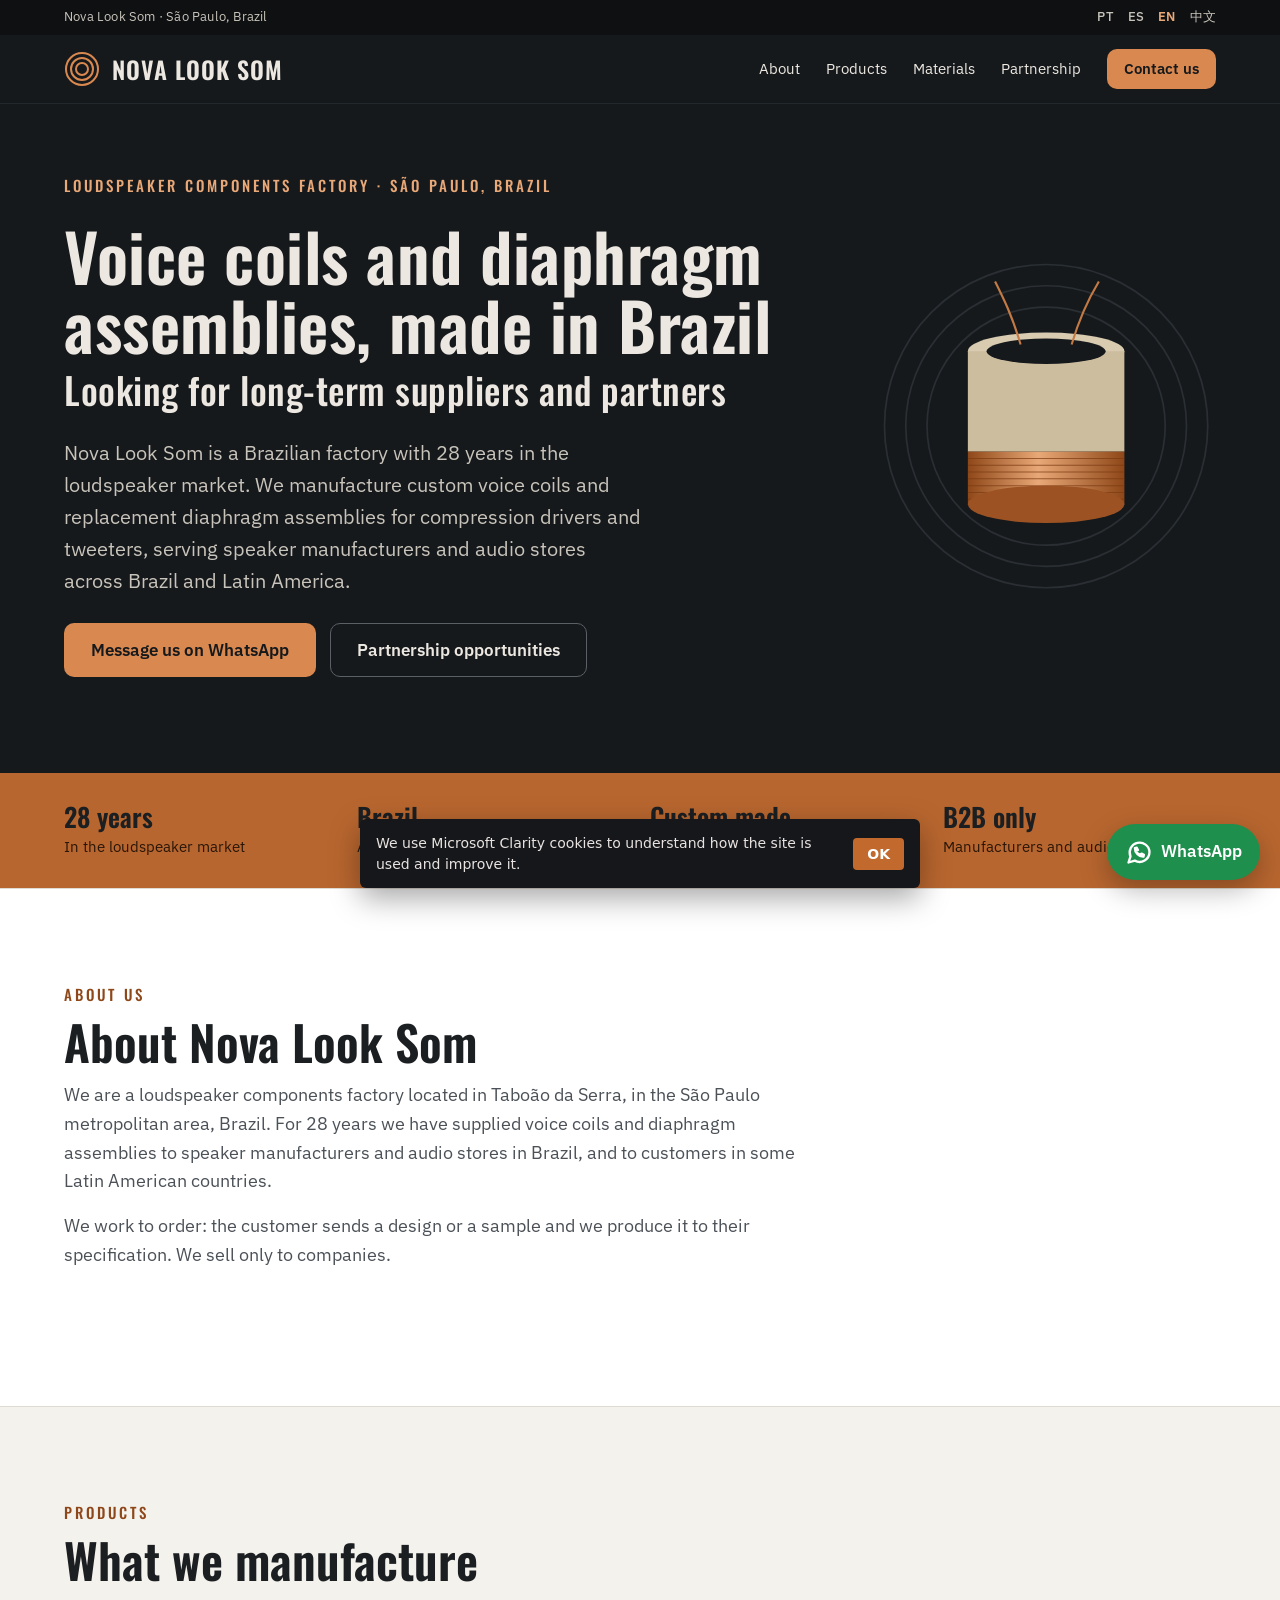
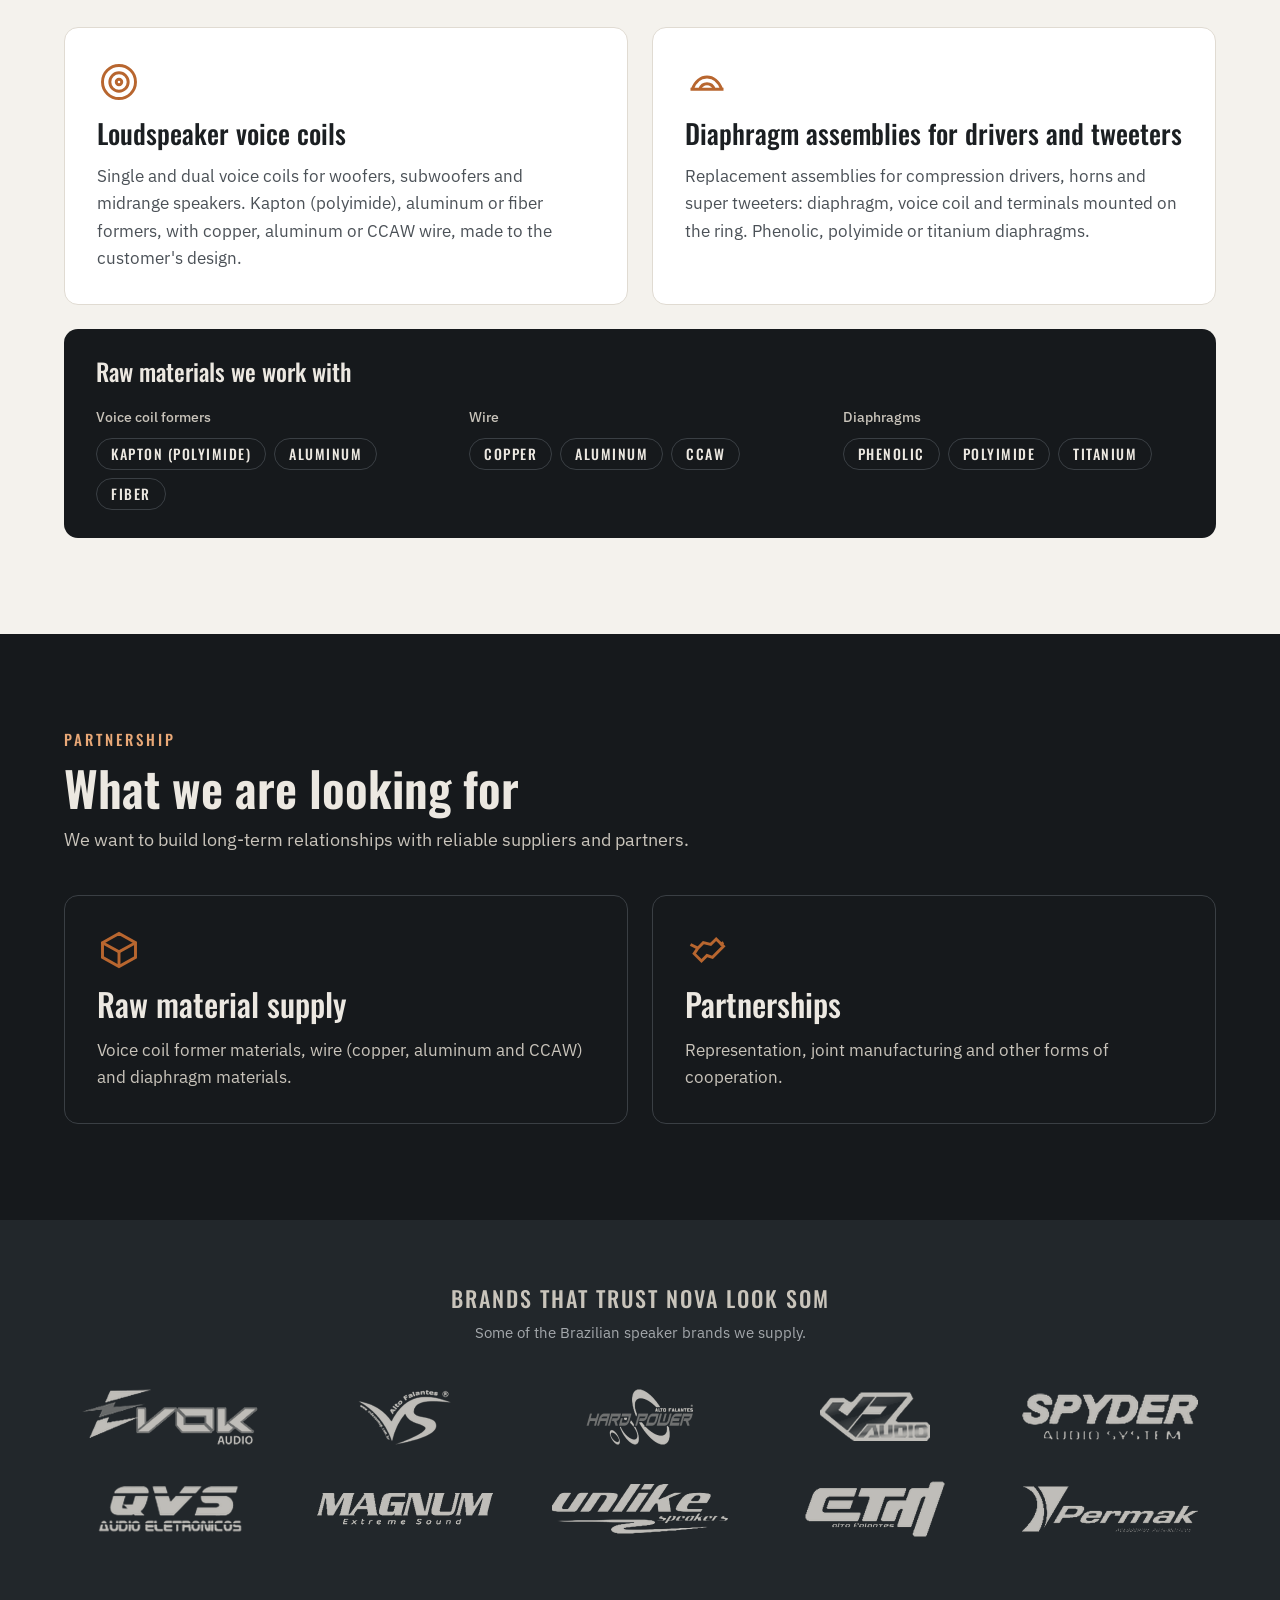
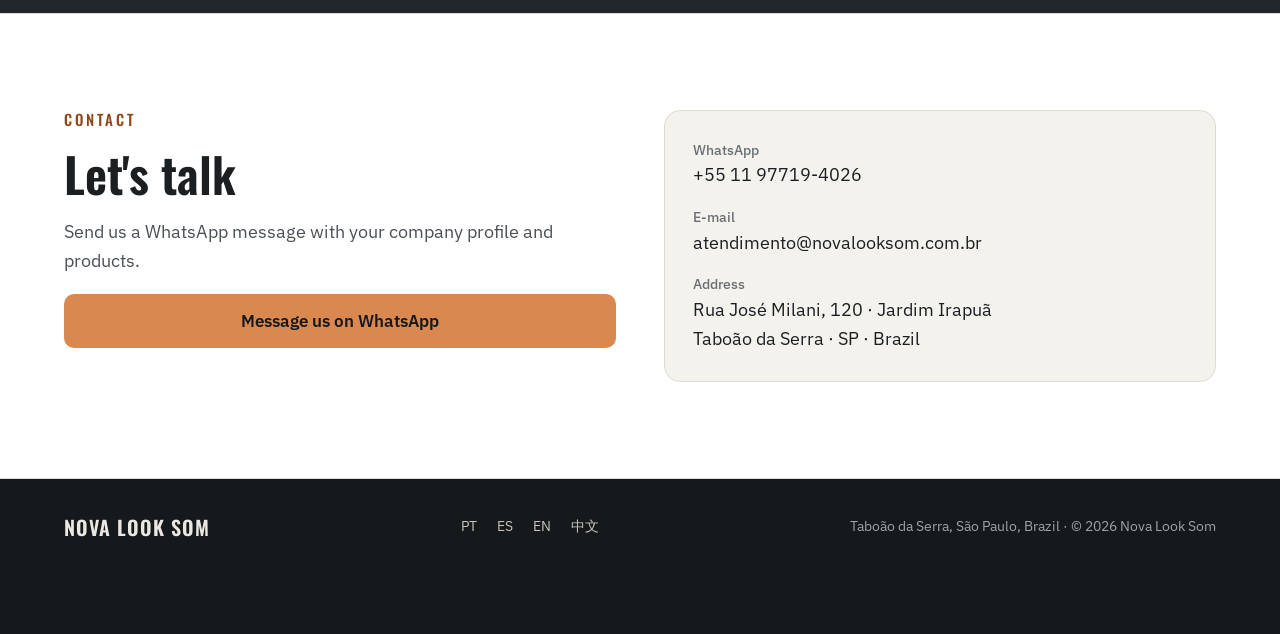
==== commit f13165ef: "Instala o Microsoft Clarity e um aviso de cookies Mapa de cliques, rolagem e gravações de visita em " ====
--- a/en/index.html
+++ b/en/index.html
@@ -51,6 +51,8 @@
   <!-- Cloudflare Web Analytics (sem cookies) -->
   <script type="module" src="https://static.cloudflareinsights.com/beacon.min.js" data-cf-beacon='{"token": "b05c9703646f45229eb1f90c8fb7e24c"}'></script>
   <!-- /seo:auto -->
+  <!-- Microsoft Clarity: mapa de cliques e rolagem -->
+  <script>(function(c,l,a,r,i,t,y){c[a]=c[a]||function(){(c[a].q=c[a].q||[]).push(arguments)};t=l.createElement(r);t.async=1;t.src="https://www.clarity.ms/tag/"+i;y=l.getElementsByTagName(r)[0];y.parentNode.insertBefore(t,y);})(window,document,"clarity","script","zf4q22u8i5");</script>
 </head>
 <body>
 
@@ -246,5 +248,7 @@
 </a>
 
 <script src="../assets/js/main.js"></script>
+<div id="aviso-cookies" style="display:none;position:fixed;left:12px;right:12px;bottom:12px;z-index:200;max-width:560px;margin:0 auto;padding:14px 16px;background:#15171a;color:#e8e3e1;font:14px/1.45 system-ui,sans-serif;border-radius:6px;box-shadow:0 10px 30px rgba(0,0,0,.35);gap:12px;align-items:center"><span id="aviso-cookies-txt"></span><button type="button" style="flex:none;padding:8px 14px;border:0;border-radius:4px;background:#c26a2e;color:#fff;font:600 14px system-ui,sans-serif;cursor:pointer">OK</button></div>
+<script>(function(){var k='nls-aviso-cookies',el=document.getElementById('aviso-cookies');try{if(localStorage.getItem(k))return}catch(e){}var l=(document.documentElement.lang||'pt').slice(0,2),t={pt:'Usamos cookies do Microsoft Clarity para entender como o site é usado e melhorá-lo. Não guardamos o que você digita no formulário.',es:'Usamos cookies de Microsoft Clarity para entender cómo se usa el sitio y mejorarlo. No guardamos lo que escribe en el formulario.',en:'We use Microsoft Clarity cookies to understand how the site is used and improve it.'};document.getElementById('aviso-cookies-txt').textContent=t[l]||t.en;el.style.display="flex";el.querySelector('button').onclick=function(){el.style.display="none";try{localStorage.setItem(k,'1')}catch(e){}};})();</script>
 </body>
 </html>
